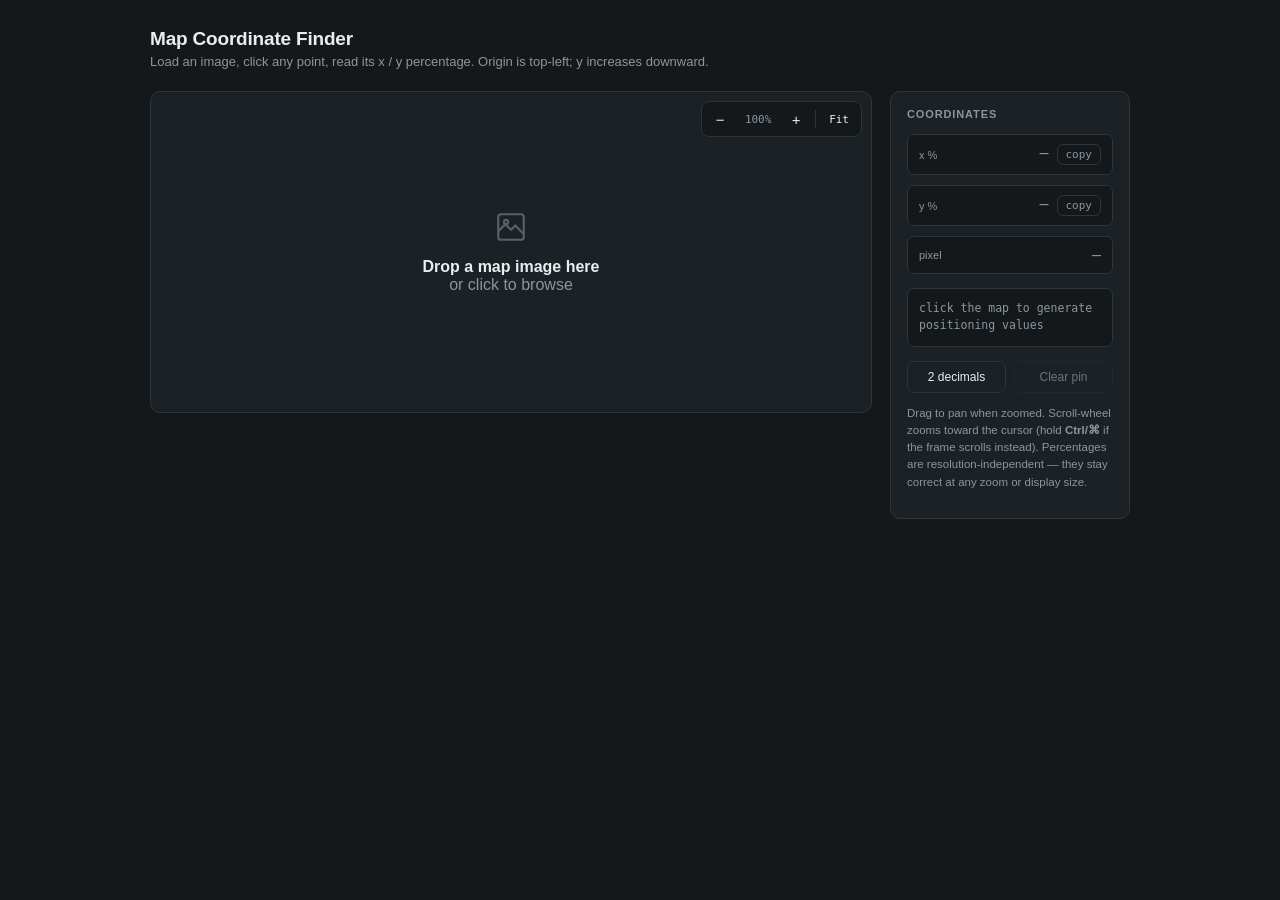
==== tools/map-coordinate-finder.html @ cb110e9c "add tools and coordinate finder" ====
<!DOCTYPE html>
<html lang="en">
<head>
<meta charset="UTF-8">
<meta name="viewport" content="width=device-width, initial-scale=1.0">
<title>Map Coordinate Finder</title>
<style>
  :root {
    --bg: #14181b;
    --panel: #1b2125;
    --line: #2c353b;
    --ink: #e8edf0;
    --muted: #8a979f;
    --accent: #ffb454;
    --accent-dim: #6b4d23;
    --mono: ui-monospace, "SF Mono", "Cascadia Code", Menlo, monospace;
  }
  * { box-sizing: border-box; }
  body {
    margin: 0; background: var(--bg); color: var(--ink);
    font-family: -apple-system, BlinkMacSystemFont, "Segoe UI", Roboto, sans-serif;
    min-height: 100vh; padding: 28px 20px 48px;
  }
  .wrap { max-width: 980px; margin: 0 auto; }
  header { margin-bottom: 22px; }
  h1 { font-size: 19px; font-weight: 650; letter-spacing: -0.01em; margin: 0 0 4px; }
  .sub { color: var(--muted); font-size: 13px; margin: 0; }

  .layout { display: grid; grid-template-columns: 1fr 240px; gap: 18px; align-items: start; }
  @media (max-width: 720px) { .layout { grid-template-columns: 1fr; } }

  .stagewrap { position: relative; }
  .stage {
    position: relative; background: var(--panel);
    border: 1px solid var(--line); border-radius: 10px; overflow: hidden;
    min-height: 320px; display: flex; align-items: center; justify-content: center;
  }
  .stage.has-image {
    display: block; height: 62vh; min-height: 320px;
    overflow: auto; text-align: left;
  }
  .drop {
    width: 100%; min-height: 320px; display: flex; flex-direction: column;
    align-items: center; justify-content: center; gap: 14px; padding: 40px 24px;
    text-align: center; cursor: pointer; color: var(--muted);
    transition: background .15s, color .15s;
  }
  .drop.over { background: #20272c; color: var(--ink); }
  .drop svg { opacity: .55; }
  .drop b { color: var(--ink); font-weight: 600; }
  .imgbox { position: relative; line-height: 0; display: inline-block; cursor: crosshair; }
  .imgbox.panning { cursor: grabbing; }
  .imgbox img { display: block; user-select: none; -webkit-user-drag: none; }

  .marker { position: absolute; width: 0; height: 0; transform: translate(-50%,-50%); pointer-events: none; }
  .marker::before, .marker::after { content: ""; position: absolute; background: var(--accent); box-shadow: 0 0 0 1px rgba(0,0,0,.55); }
  .marker::before { width: 22px; height: 2px; left: -11px; top: -1px; }
  .marker::after  { width: 2px; height: 22px; left: -1px; top: -11px; }
  .dot { position: absolute; width: 8px; height: 8px; border-radius: 50%; background: var(--accent); transform: translate(-50%,-50%); box-shadow: 0 0 0 2px rgba(0,0,0,.55); pointer-events: none; }

  .zoombar {
    position: absolute; top: 10px; right: 10px; display: flex; align-items: center;
    gap: 2px; background: rgba(20,24,27,.92); border: 1px solid var(--line);
    border-radius: 8px; padding: 3px; backdrop-filter: blur(4px);
  }
  .zoombar button {
    background: none; border: none; color: var(--ink); width: 30px; height: 28px;
    border-radius: 5px; cursor: pointer; font-size: 15px; line-height: 1;
    display: flex; align-items: center; justify-content: center; transition: background .12s;
  }
  .zoombar button:hover { background: #2a3238; }
  .zoombar button.txt { width: auto; padding: 0 9px; font-size: 11px; font-family: var(--mono); }
  .zoombar .pct { font-family: var(--mono); font-size: 11px; color: var(--muted); min-width: 42px; text-align: center; }
  .zoombar .div { width: 1px; height: 18px; background: var(--line); margin: 0 2px; }

  .panel { background: var(--panel); border: 1px solid var(--line); border-radius: 10px; padding: 16px; }
  .panel h2 { font-size: 11px; text-transform: uppercase; letter-spacing: .08em; color: var(--muted); font-weight: 600; margin: 0 0 14px; }
  .readout { display: flex; flex-direction: column; gap: 10px; }
  .row { display: flex; align-items: center; justify-content: space-between; background: var(--bg); border: 1px solid var(--line); border-radius: 7px; padding: 9px 11px; }
  .row .label { font-size: 11px; color: var(--muted); }
  .row .val { font-family: var(--mono); font-size: 15px; font-weight: 600; }
  .row .val.empty { color: var(--muted); font-weight: 400; }
  .copy { background: none; border: 1px solid var(--line); color: var(--muted); border-radius: 6px; padding: 3px 8px; font-size: 11px; cursor: pointer; font-family: var(--mono); transition: all .12s; margin-left: 8px; }
  .copy:hover { border-color: var(--accent-dim); color: var(--accent); }
  .copy.done { color: var(--accent); border-color: var(--accent-dim); }

  .css-out { margin-top: 14px; padding: 11px; background: var(--bg); border: 1px solid var(--line); border-radius: 7px; font-family: var(--mono); font-size: 11.5px; color: var(--muted); white-space: pre-wrap; word-break: break-all; line-height: 1.5; }
  .css-out span { color: var(--accent); }

  .controls { display: flex; gap: 8px; margin-top: 14px; }
  .btn { flex: 1; background: none; border: 1px solid var(--line); color: var(--ink); border-radius: 7px; padding: 8px; font-size: 12px; cursor: pointer; transition: all .12s; }
  .btn:hover { border-color: var(--accent-dim); color: var(--accent); }
  .btn:disabled { opacity: .4; cursor: default; }

  .hint { color: var(--muted); font-size: 11.5px; margin-top: 12px; line-height: 1.5; }
  input[type=file] { display: none; }
</style>
</head>
<body>
<div class="wrap">
  <header>
    <h1>Map Coordinate Finder</h1>
    <p class="sub">Load an image, click any point, read its x / y percentage. Origin is top-left; y increases downward.</p>
  </header>

  <div class="layout">
    <div class="stagewrap">
      <div class="stage" id="stage">
        <label class="drop" id="drop" for="file">
          <svg width="34" height="34" viewBox="0 0 24 24" fill="none" stroke="currentColor" stroke-width="1.5">
            <rect x="3" y="3" width="18" height="18" rx="2"/>
            <path d="M3 15l5-5 4 4 3-3 6 6"/><circle cx="8.5" cy="8.5" r="1.5"/>
          </svg>
          <div><b>Drop a map image here</b><br>or click to browse</div>
        </label>
      </div>
      <div class="zoombar" id="zoombar" hidden>
        <button id="zout" title="Zoom out">&minus;</button>
        <span class="pct" id="zpct">100%</span>
        <button id="zin" title="Zoom in">+</button>
        <span class="div"></span>
        <button class="txt" id="zfit" title="Fit to frame">Fit</button>
      </div>
      <input type="file" id="file" accept="image/*">
    </div>

    <div class="panel">
      <h2>Coordinates</h2>
      <div class="readout">
        <div class="row"><span class="label">x %</span><span><span class="val empty" id="xval">&mdash;</span><button class="copy" id="cx" disabled>copy</button></span></div>
        <div class="row"><span class="label">y %</span><span><span class="val empty" id="yval">&mdash;</span><button class="copy" id="cy" disabled>copy</button></span></div>
        <div class="row"><span class="label">pixel</span><span class="val empty" id="pxval">&mdash;</span></div>
      </div>
      <div class="css-out" id="css">click the map to generate<br>positioning values</div>
      <div class="controls">
        <button class="btn" id="precise">2 decimals</button>
        <button class="btn" id="reset" disabled>Clear pin</button>
      </div>
      <p class="hint">Drag to pan when zoomed. Scroll-wheel zooms toward the cursor (hold <b>Ctrl/&#8984;</b> if the frame scrolls instead). Percentages are resolution-independent &mdash; they stay correct at any zoom or display size.</p>
    </div>
  </div>
</div>

<script>
(function () {
  var stage = document.getElementById('stage');
  var drop = document.getElementById('drop');
  var fileInput = document.getElementById('file');
  var zoombar = document.getElementById('zoombar');
  var zpct = document.getElementById('zpct');
  var xval = document.getElementById('xval'), yval = document.getElementById('yval'), pxval = document.getElementById('pxval');
  var cssOut = document.getElementById('css');
  var cx = document.getElementById('cx'), cy = document.getElementById('cy');
  var resetBtn = document.getElementById('reset'), preciseBtn = document.getElementById('precise');

  var decimals = 1, last = null, imgbox = null, img = null;
  var baseW = 0, zoom = 1, MIN = 1, MAX = 8;

  function showError(msg) {
    zoombar.hidden = true;
    stage.classList.remove('has-image');
    stage.innerHTML = '<div class="drop" style="cursor:default">' +
      '<div style="color:var(--accent);font-weight:600">Could not load image</div>' +
      '<div style="font-size:12px;max-width:280px">' + msg + '</div>' +
      '<label class="btn" for="file" style="cursor:pointer;max-width:160px;text-align:center">Try another file</label></div>';
  }

  function mount(image) {
    stage.innerHTML = '';
    stage.classList.add('has-image');
    imgbox = document.createElement('div');
    imgbox.className = 'imgbox';
    img = image;
    image.draggable = false;
    imgbox.appendChild(image);
    stage.appendChild(imgbox);
    // fit width: never upscale a small image past natural on load
    baseW = Math.min(stage.clientWidth, image.naturalWidth);
    zoom = 1; MAX = Math.max(2, (image.naturalWidth / baseW) * 4);
    applyZoom();
    zoombar.hidden = false;
    bindPointer();
    resetState();
  }

  function applyZoom() {
    img.style.width = (baseW * zoom) + 'px';
    img.style.height = 'auto';
    zpct.textContent = Math.round((baseW * zoom / img.naturalWidth) * 100) + '%';
  }

  // zoom toward an anchor point given in client coords
  function zoomTo(newZoom, ax, ay) {
    newZoom = Math.max(MIN, Math.min(MAX, newZoom));
    if (newZoom === zoom) return;
    var rect = img.getBoundingClientRect();
    var fx = (ax - rect.left) / rect.width;
    var fy = (ay - rect.top) / rect.height;
    fx = Math.max(0, Math.min(1, fx)); fy = Math.max(0, Math.min(1, fy));
    zoom = newZoom;
    applyZoom();
    var newW = baseW * zoom, newH = newW * (img.naturalHeight / img.naturalWidth);
    var cRect = stage.getBoundingClientRect();
    stage.scrollLeft = fx * newW - (ax - cRect.left);
    stage.scrollTop  = fy * newH - (ay - cRect.top);
  }

  function centerAnchor() {
    var r = stage.getBoundingClientRect();
    return { x: r.left + r.width / 2, y: r.top + r.height / 2 };
  }

  function bindPointer() {
    var downX, downY, startL, startT, moved, isDown = false;
    var TH = 4;
    imgbox.addEventListener('pointerdown', function (e) {
      isDown = true; moved = false;
      downX = e.clientX; downY = e.clientY;
      startL = stage.scrollLeft; startT = stage.scrollTop;
      imgbox.setPointerCapture(e.pointerId);
    });
    imgbox.addEventListener('pointermove', function (e) {
      if (!isDown) return;
      var dx = e.clientX - downX, dy = e.clientY - downY;
      if (!moved && Math.abs(dx) + Math.abs(dy) > TH) { moved = true; imgbox.classList.add('panning'); }
      if (moved) { stage.scrollLeft = startL - dx; stage.scrollTop = startT - dy; }
    });
    imgbox.addEventListener('pointerup', function (e) {
      isDown = false; imgbox.classList.remove('panning');
      if (!moved) placePin(e.clientX, e.clientY);
    });
    imgbox.addEventListener('pointercancel', function () { isDown = false; imgbox.classList.remove('panning'); });

    stage.addEventListener('wheel', function (e) {
      if (e.ctrlKey || e.metaKey || !e.shiftKey && stage.scrollHeight <= stage.clientHeight && stage.scrollWidth <= stage.clientWidth) {
        e.preventDefault();
        zoomTo(zoom * (e.deltaY < 0 ? 1.15 : 1 / 1.15), e.clientX, e.clientY);
      }
    }, { passive: false });
  }

  function placePin(clientX, clientY) {
    var r = img.getBoundingClientRect();
    var px = Math.max(0, Math.min(r.width, clientX - r.left));
    var py = Math.max(0, Math.min(r.height, clientY - r.top));
    var xp = (px / r.width) * 100, yp = (py / r.height) * 100;
    var natX = Math.round((px / r.width) * img.naturalWidth);
    var natY = Math.round((py / r.height) * img.naturalHeight);
    last = { xp: xp, yp: yp, px: natX, py: natY };
    var old = imgbox.querySelector('.marker'); if (old) old.remove();
    var m = document.createElement('div'); m.className = 'marker';
    m.style.left = xp + '%'; m.style.top = yp + '%';
    m.innerHTML = '<div class="dot"></div>';
    imgbox.appendChild(m);
    render();
  }

  function fmt(n) { return n.toFixed(decimals); }
  function render() {
    if (!last) return;
    xval.textContent = fmt(last.xp) + '%'; yval.textContent = fmt(last.yp) + '%';
    pxval.textContent = last.px + ', ' + last.py;
    xval.classList.remove('empty'); yval.classList.remove('empty'); pxval.classList.remove('empty');
    cssOut.innerHTML = 'left: <span>' + fmt(last.xp) + '%</span>;\ntop:  <span>' + fmt(last.yp) + '%</span>;';
    cx.disabled = false; cy.disabled = false; resetBtn.disabled = false;
  }
  function resetState() {
    last = null;
    var m = imgbox && imgbox.querySelector('.marker'); if (m) m.remove();
    xval.textContent = '\u2014'; yval.textContent = '\u2014'; pxval.textContent = '\u2014';
    xval.classList.add('empty'); yval.classList.add('empty'); pxval.classList.add('empty');
    cssOut.innerHTML = 'click the map to generate<br>positioning values';
    cx.disabled = true; cy.disabled = true; resetBtn.disabled = true;
  }

  function copy(btn, get) {
    if (!last) return;
    navigator.clipboard && navigator.clipboard.writeText(get());
    btn.textContent = 'copied'; btn.classList.add('done');
    setTimeout(function () { btn.textContent = 'copy'; btn.classList.remove('done'); }, 1100);
  }
  cx.addEventListener('click', function () { copy(cx, function () { return fmt(last.xp); }); });
  cy.addEventListener('click', function () { copy(cy, function () { return fmt(last.yp); }); });
  resetBtn.addEventListener('click', resetState);
  preciseBtn.addEventListener('click', function () {
    decimals = decimals === 1 ? 2 : 1;
    preciseBtn.textContent = decimals === 1 ? '2 decimals' : '1 decimal';
    render();
  });

  document.getElementById('zin').addEventListener('click', function () { var a = centerAnchor(); zoomTo(zoom * 1.4, a.x, a.y); });
  document.getElementById('zout').addEventListener('click', function () { var a = centerAnchor(); zoomTo(zoom / 1.4, a.x, a.y); });
  document.getElementById('zfit').addEventListener('click', function () { var a = centerAnchor(); zoomTo(1, a.x, a.y); stage.scrollLeft = 0; stage.scrollTop = 0; });

  function loadFile(f) {
    if (!f) return;
    if (!/^image\//.test(f.type) && !/\.(png|jpe?g|gif|webp|bmp|svg)$/i.test(f.name || '')) {
      showError('That file is not an image format the browser can display.'); return;
    }
    var reader = new FileReader();
    reader.onerror = function () { showError('The file could not be read.'); };
    reader.onload = function (e) {
      var image = new Image();
      image.onload = function () { mount(image); };
      image.onerror = function () { showError('The browser cannot decode this image. HEIC/HEIF photos from iPhones are a common cause &mdash; re-save as PNG or JPEG.'); };
      image.src = e.target.result;
    };
    reader.readAsDataURL(f);
  }
  fileInput.addEventListener('change', function (e) { loadFile(e.target.files[0]); });
  ['dragenter', 'dragover'].forEach(function (ev) { drop.addEventListener(ev, function (e) { e.preventDefault(); drop.classList.add('over'); }); });
  ['dragleave', 'drop'].forEach(function (ev) { drop.addEventListener(ev, function (e) { e.preventDefault(); drop.classList.remove('over'); }); });
  drop.addEventListener('drop', function (e) { if (e.dataTransfer.files && e.dataTransfer.files[0]) loadFile(e.dataTransfer.files[0]); });
})();
</script>
</body>
</html>
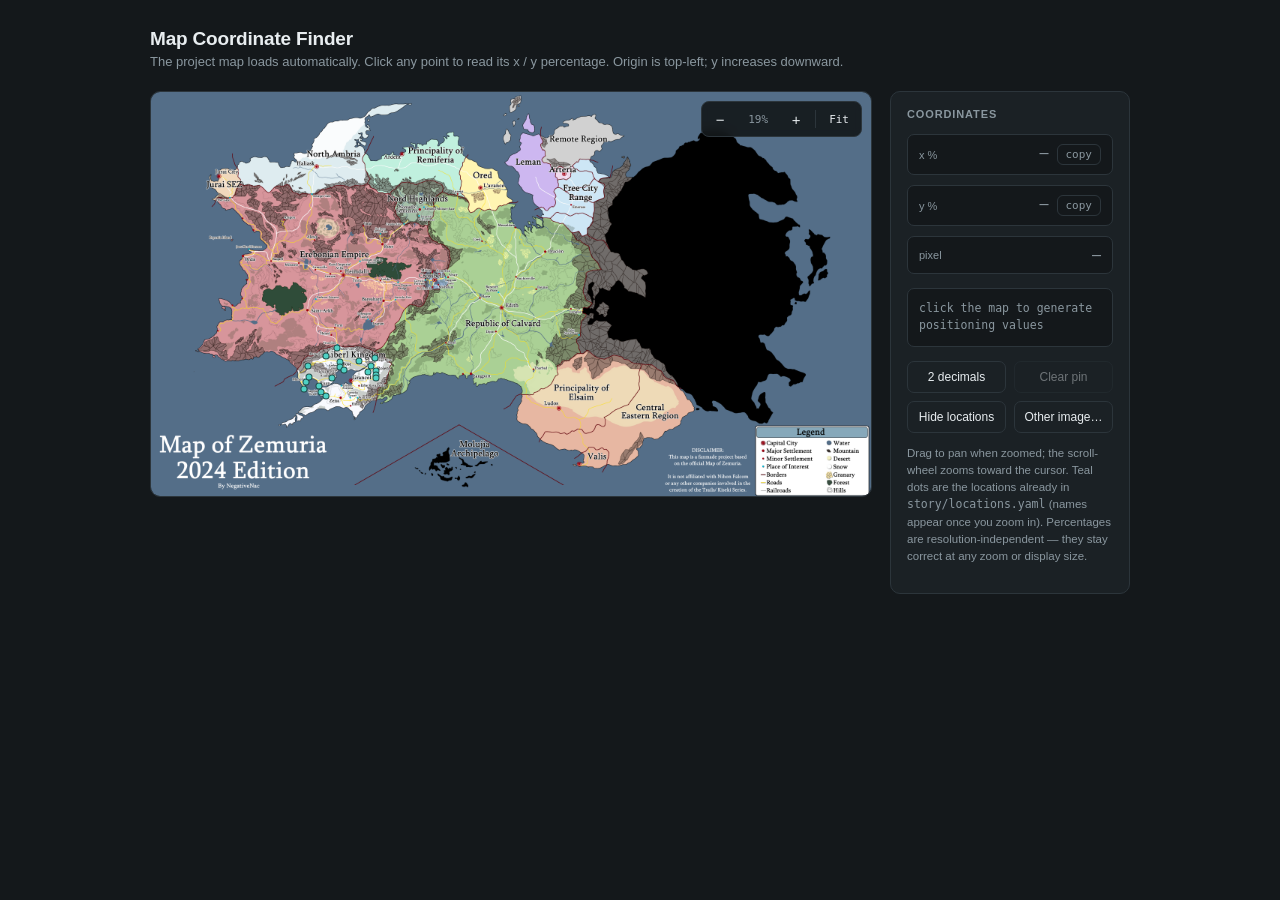
==== commit 1d82d8ec: "Replace spreadsheet with story/*.yaml and a validating build" ====
--- a/tools/map-coordinate-finder.html
+++ b/tools/map-coordinate-finder.html
@@ -29,15 +29,15 @@
   .layout { display: grid; grid-template-columns: 1fr 240px; gap: 18px; align-items: start; }
   @media (max-width: 720px) { .layout { grid-template-columns: 1fr; } }
 
-  .stagewrap { position: relative; }
+  .stagewrap { position: relative; min-width: 0; }   /* min-width:0 keeps the frame inside its grid column */
   .stage {
     position: relative; background: var(--panel);
     border: 1px solid var(--line); border-radius: 10px; overflow: hidden;
     min-height: 320px; display: flex; align-items: center; justify-content: center;
   }
   .stage.has-image {
-    display: block; height: 62vh; min-height: 320px;
-    overflow: auto; text-align: left;
+    display: block; aspect-ratio: 16 / 9; max-height: 64vh; min-height: 320px;
+    overflow: auto; text-align: left;   /* a fixed map frame, like the app — not a tall oversized box */
   }
   .drop {
     width: 100%; min-height: 320px; display: flex; flex-direction: column;
@@ -52,6 +52,14 @@
   .imgbox.panning { cursor: grabbing; }
   .imgbox img { display: block; user-select: none; -webkit-user-drag: none; }
 
+  .refs { position: absolute; inset: 0; pointer-events: none; }
+  .refs.off { display: none; }
+  .ref { position: absolute; width: 7px; height: 7px; border-radius: 50%; background: #4fd1c5;
+    border: 1px solid rgba(0,0,0,.6); transform: translate(-50%,-50%); }
+  .ref span { position: absolute; left: 8px; top: 50%; transform: translateY(-50%); white-space: nowrap;
+    font-size: 10px; font-family: var(--mono); color: #11161a; background: rgba(255,255,255,.9);
+    padding: 0 4px; border-radius: 3px; display: none; }
+  .imgbox.zoomed .ref span { display: block; }
   .marker { position: absolute; width: 0; height: 0; transform: translate(-50%,-50%); pointer-events: none; }
   .marker::before, .marker::after { content: ""; position: absolute; background: var(--accent); box-shadow: 0 0 0 1px rgba(0,0,0,.55); }
   .marker::before { width: 22px; height: 2px; left: -11px; top: -1px; }
@@ -87,8 +95,8 @@
   .css-out { margin-top: 14px; padding: 11px; background: var(--bg); border: 1px solid var(--line); border-radius: 7px; font-family: var(--mono); font-size: 11.5px; color: var(--muted); white-space: pre-wrap; word-break: break-all; line-height: 1.5; }
   .css-out span { color: var(--accent); }
 
-  .controls { display: flex; gap: 8px; margin-top: 14px; }
-  .btn { flex: 1; background: none; border: 1px solid var(--line); color: var(--ink); border-radius: 7px; padding: 8px; font-size: 12px; cursor: pointer; transition: all .12s; }
+  .controls { display: flex; flex-wrap: wrap; gap: 8px; margin-top: 14px; }
+  .btn { flex: 1 1 45%; background: none; border: 1px solid var(--line); color: var(--ink); border-radius: 7px; padding: 8px; font-size: 12px; cursor: pointer; transition: all .12s; }
   .btn:hover { border-color: var(--accent-dim); color: var(--accent); }
   .btn:disabled { opacity: .4; cursor: default; }
 
@@ -100,7 +108,7 @@
 <div class="wrap">
   <header>
     <h1>Map Coordinate Finder</h1>
-    <p class="sub">Load an image, click any point, read its x / y percentage. Origin is top-left; y increases downward.</p>
+    <p class="sub">The project map loads automatically. Click any point to read its x / y percentage. Origin is top-left; y increases downward.</p>
   </header>
 
   <div class="layout">
@@ -135,12 +143,15 @@
       <div class="controls">
         <button class="btn" id="precise">2 decimals</button>
         <button class="btn" id="reset" disabled>Clear pin</button>
+        <button class="btn" id="refs">Hide locations</button>
+        <label class="btn" for="file" style="text-align:center;cursor:pointer">Other image&hellip;</label>
       </div>
-      <p class="hint">Drag to pan when zoomed. Scroll-wheel zooms toward the cursor (hold <b>Ctrl/&#8984;</b> if the frame scrolls instead). Percentages are resolution-independent &mdash; they stay correct at any zoom or display size.</p>
+      <p class="hint">Drag to pan when zoomed; the scroll-wheel zooms toward the cursor. Teal dots are the locations already in <code>story/locations.yaml</code> (names appear once you zoom in). Percentages are resolution-independent &mdash; they stay correct at any zoom or display size.</p>
     </div>
   </div>
 </div>
 
+<script src="../data.js"></script>
 <script>
 (function () {
   var stage = document.getElementById('stage');
@@ -153,7 +164,7 @@
   var cx = document.getElementById('cx'), cy = document.getElementById('cy');
   var resetBtn = document.getElementById('reset'), preciseBtn = document.getElementById('precise');
 
-  var decimals = 1, last = null, imgbox = null, img = null;
+  var decimals = 1, last = null, imgbox = null, img = null, refs = null, showRefs = true;
   var baseW = 0, zoom = 1, MIN = 1, MAX = 8;
 
   function showError(msg) {
@@ -173,6 +184,8 @@
     img = image;
     image.draggable = false;
     imgbox.appendChild(image);
+    refs = document.createElement('div'); refs.className = 'refs' + (showRefs ? '' : ' off');
+    imgbox.appendChild(refs); renderRefs();
     stage.appendChild(imgbox);
     // fit width: never upscale a small image past natural on load
     baseW = Math.min(stage.clientWidth, image.naturalWidth);
@@ -183,10 +196,21 @@
     resetState();
   }
 
+  // Existing locations from data.js, drawn as reference dots so a new coordinate can be judged
+  // against the places already on the map. Skipped silently when data.js isn't reachable.
+  function renderRefs() {
+    if (!refs) return;
+    var locs = (window.TRAILS && window.TRAILS.locations) || [];
+    refs.innerHTML = locs.filter(function (l) { return l.map_x != null && l.map_y != null; }).map(function (l) {
+      return '<div class="ref" style="left:' + l.map_x + '%;top:' + l.map_y + '%"><span>' + l.name + '</span></div>';
+    }).join('');
+  }
+
   function applyZoom() {
     img.style.width = (baseW * zoom) + 'px';
     img.style.height = 'auto';
     zpct.textContent = Math.round((baseW * zoom / img.naturalWidth) * 100) + '%';
+    if (imgbox) imgbox.classList.toggle('zoomed', baseW * zoom / img.naturalWidth >= 0.5);   // reference names only when zoomed in
   }
 
   // zoom toward an anchor point given in client coords
@@ -232,10 +256,8 @@
     imgbox.addEventListener('pointercancel', function () { isDown = false; imgbox.classList.remove('panning'); });
 
     stage.addEventListener('wheel', function (e) {
-      if (e.ctrlKey || e.metaKey || !e.shiftKey && stage.scrollHeight <= stage.clientHeight && stage.scrollWidth <= stage.clientWidth) {
-        e.preventDefault();
-        zoomTo(zoom * (e.deltaY < 0 ? 1.15 : 1 / 1.15), e.clientX, e.clientY);
-      }
+      e.preventDefault();                                  // wheel always zooms toward the cursor; drag to pan
+      zoomTo(zoom * (e.deltaY < 0 ? 1.15 : 1 / 1.15), e.clientX, e.clientY);
     }, { passive: false });
   }
 
@@ -287,6 +309,13 @@
     preciseBtn.textContent = decimals === 1 ? '2 decimals' : '1 decimal';
     render();
   });
+  var refsBtn = document.getElementById('refs');
+  if (!(window.TRAILS && window.TRAILS.locations)) refsBtn.hidden = true;
+  refsBtn.addEventListener('click', function () {
+    showRefs = !showRefs;
+    if (refs) refs.classList.toggle('off', !showRefs);
+    refsBtn.textContent = showRefs ? 'Hide locations' : 'Show locations';
+  });
 
   document.getElementById('zin').addEventListener('click', function () { var a = centerAnchor(); zoomTo(zoom * 1.4, a.x, a.y); });
   document.getElementById('zout').addEventListener('click', function () { var a = centerAnchor(); zoomTo(zoom / 1.4, a.x, a.y); });
@@ -297,20 +326,21 @@
     if (!/^image\//.test(f.type) && !/\.(png|jpe?g|gif|webp|bmp|svg)$/i.test(f.name || '')) {
       showError('That file is not an image format the browser can display.'); return;
     }
-    var reader = new FileReader();
-    reader.onerror = function () { showError('The file could not be read.'); };
-    reader.onload = function (e) {
-      var image = new Image();
-      image.onload = function () { mount(image); };
-      image.onerror = function () { showError('The browser cannot decode this image. HEIC/HEIF photos from iPhones are a common cause &mdash; re-save as PNG or JPEG.'); };
-      image.src = e.target.result;
-    };
-    reader.readAsDataURL(f);
+    var url = URL.createObjectURL(f), image = new Image();
+    image.onload = function () { URL.revokeObjectURL(url); mount(image); };
+    image.onerror = function () { URL.revokeObjectURL(url); showError('The browser cannot decode this image. HEIC/HEIF photos from iPhones are a common cause &mdash; re-save as PNG or JPEG.'); };
+    image.src = url;
   }
   fileInput.addEventListener('change', function (e) { loadFile(e.target.files[0]); });
   ['dragenter', 'dragover'].forEach(function (ev) { drop.addEventListener(ev, function (e) { e.preventDefault(); drop.classList.add('over'); }); });
   ['dragleave', 'drop'].forEach(function (ev) { drop.addEventListener(ev, function (e) { e.preventDefault(); drop.classList.remove('over'); }); });
   drop.addEventListener('drop', function (e) { if (e.dataTransfer.files && e.dataTransfer.files[0]) loadFile(e.dataTransfer.files[0]); });
+
+  // Auto-load the project map when this page is opened from tools/. If the relative path
+  // doesn't resolve (file moved, opened from elsewhere) the drop zone simply stays.
+  var auto = new Image();
+  auto.onload = function () { if (!img) mount(auto); };
+  auto.src = '../assets/zemuria.png';
 })();
 </script>
 </body>
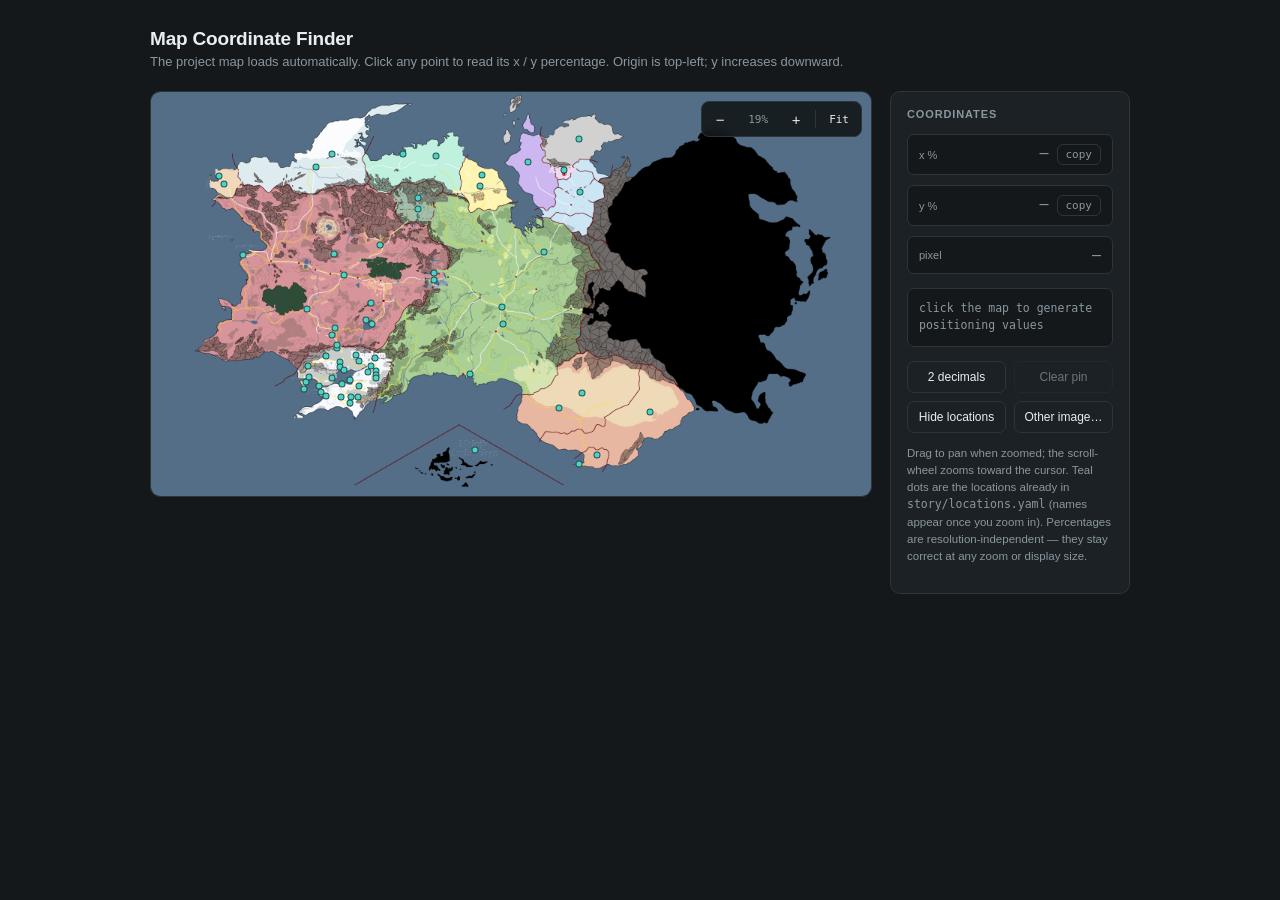
==== commit d5c41ddc: "Map-as-page layout, site-drawn labels, card piles, codex drawer, cleaned map" ====
--- a/tools/map-coordinate-finder.html
+++ b/tools/map-coordinate-finder.html
@@ -340,7 +340,7 @@
   // doesn't resolve (file moved, opened from elsewhere) the drop zone simply stays.
   var auto = new Image();
   auto.onload = function () { if (!img) mount(auto); };
-  auto.src = '../assets/zemuria.png';
+  auto.src = '../assets/zemuria_clean.png';
 })();
 </script>
 </body>
